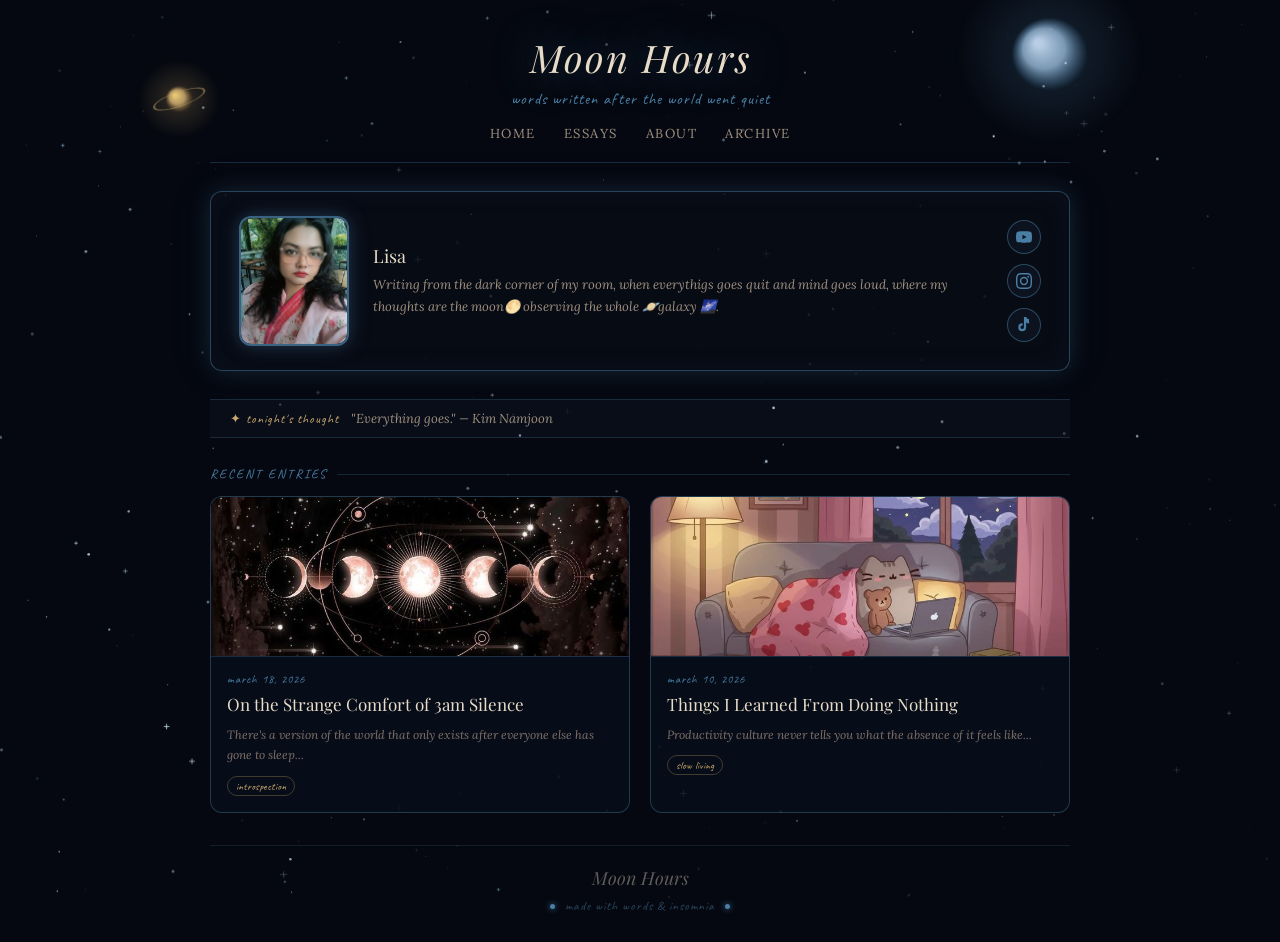
==== index.html @ bb57234b "Correction" ====
<!DOCTYPE html>
<html lang="en">

<head>
    <meta charset="UTF-8" />
    <meta name="viewport" content="width=device-width, initial-scale=1.0" />
    <title>Moon Hours</title>
    <link rel="stylesheet" href="style.css" />
</head>

<body>

    <canvas id="bg"></canvas>

    <div class="wrap">

        <!-- HEADER -->
        <header>
            <div class="blog-title">Moon Hours</div>
            <div class="blog-subtitle">words written after the world went quiet</div>
            <nav>
                <a href="index.html">Home</a>
                <a href="essays.html">Essays</a>
                <a href="about.html">About</a>
                <a href="archive.html">Archive</a>
            </nav>
        </header>

        <!-- BIO -->
        <div class="bio-section">
            <div class="author-img">
                <img src="assets/images/lisa_img.jpeg" alt="Lisa" />
            </div>
            <div class="bio-text">
                <div class="bio-name">Lisa</div>
                <div class="bio-note">Writing from the dark corner of my room, when everythigs goes quit and mind goes
                    loud,
                    where my thoughts are the moon🌕 observing the whole 🪐galaxy 🌌.</div>
            </div>
            <div class="social-icons">

                <!-- YouTube -->
                <a href="https://www.youtube.com/@ImmaLisa" class="social-btn" target="_blank" title="YouTube">
                    <svg viewBox="0 0 24 24" fill="currentColor" width="16" height="16">
                        <path
                            d="M23.5 6.2a3 3 0 0 0-2.1-2.1C19.5 3.5 12 3.5 12 3.5s-7.5 0-9.4.6A3 3 0 0 0 .5 6.2 31 31 0 0 0 0 12a31 31 0 0 0 .5 5.8 3 3 0 0 0 2.1 2.1c1.9.6 9.4.6 9.4.6s7.5 0 9.4-.6a3 3 0 0 0 2.1-2.1A31 31 0 0 0 24 12a31 31 0 0 0-.5-5.8zM9.7 15.5V8.5l6.3 3.5-6.3 3.5z" />
                    </svg>
                </a>

                <!-- Instagram -->
                <a href="https://www.instagram.com/jannatenurlisa" class="social-btn" target="_blank" title="Instagram">
                    <svg viewBox="0 0 24 24" fill="currentColor" width="16" height="16">
                        <path
                            d="M12 2.2c3.2 0 3.6 0 4.9.1 3.3.1 4.8 1.7 4.9 4.9.1 1.3.1 1.6.1 4.8 0 3.2 0 3.6-.1 4.8-.1 3.2-1.7 4.8-4.9 4.9-1.3.1-1.6.1-4.9.1-3.2 0-3.6 0-4.8-.1-3.3-.1-4.8-1.7-4.9-4.9C2.2 15.6 2.2 15.2 2.2 12c0-3.2 0-3.6.1-4.8C2.4 3.9 4 2.3 7.2 2.3c1.2-.1 1.6-.1 4.8-.1zM12 0C8.7 0 8.3 0 7.1.1 2.7.3.3 2.7.1 7.1.0 8.3 0 8.7 0 12c0 3.3 0 3.7.1 4.9.2 4.4 2.6 6.8 7 7C8.3 24 8.7 24 12 24c3.3 0 3.7 0 4.9-.1 4.4-.2 6.8-2.6 7-7 .1-1.2.1-1.6.1-4.9 0-3.3 0-3.7-.1-4.9C23.7 2.7 21.3.3 16.9.1 15.7 0 15.3 0 12 0zm0 5.8a6.2 6.2 0 1 0 0 12.4A6.2 6.2 0 0 0 12 5.8zm0 10.2a4 4 0 1 1 0-8 4 4 0 0 1 0 8zm6.4-11.8a1.4 1.4 0 1 0 0 2.8 1.4 1.4 0 0 0 0-2.8z" />
                    </svg>
                </a>

                <!-- TikTok -->
                <a href="https://www.tiktok.com/@immalisa__" class="social-btn" target="_blank" title="TikTok">
                    <svg viewBox="0 0 24 24" fill="currentColor" width="16" height="16">
                        <path
                            d="M19.6 3a4.5 4.5 0 0 1-3.1-1.3A4.5 4.5 0 0 1 15.2 0h-3.3v15.7a2.6 2.6 0 0 1-2.6 2.3 2.6 2.6 0 0 1-2.6-2.6 2.6 2.6 0 0 1 2.6-2.6c.3 0 .5 0 .7.1V9.5a6 6 0 0 0-.7 0 5.9 5.9 0 0 0-5.9 5.9 5.9 5.9 0 0 0 5.9 5.9 5.9 5.9 0 0 0 5.9-5.9V8.2a7.8 7.8 0 0 0 4.5 1.4V6.3A4.5 4.5 0 0 1 19.6 3z" />
                    </svg>
                </a>

            </div>
        </div>

        <!-- QUOTE TICKER -->
        <div class="quote-bar">
            <div class="ticker-wrap">
                <span class="quote-label">✦ tonight's thought</span>
                <span class="ticker-text" id="ticker">"Everything goes." — Kim Namjoon</span>
            </div>
        </div>

        <!-- POSTS -->
        <div class="section-label">recent entries</div>

        <div class="posts-grid">

            <!-- CARD- copy this whole block for every new post -->
            <a class="post-card" href="posts/post-1.html">
                <img class="post-thumb" src="assets/images/Image1.jpeg" alt="post image" />
                <div class="post-body">
                    <div class="post-date">march 18, 2026</div>
                    <div class="post-title">On the Strange Comfort of 3am Silence</div>
                    <div class="post-excerpt">There's a version of the world that only exists after everyone else has
                        gone to sleep...</div>
                    <span class="post-tag">introspection</span>
                </div>
            </a>

            <a class="post-card" href="posts/post-2.html">
                <img class="post-thumb" src="assets/images/image4.jpeg" alt="post image" />
                <div class="post-body">
                    <div class="post-date">march 10, 2026</div>
                    <div class="post-title">Things I Learned From Doing Nothing</div>
                    <div class="post-excerpt">Productivity culture never tells you what the absence of it feels like...
                    </div>
                    <span class="post-tag">slow living</span>
                </div>
            </a>

        </div>

        <!-- FOOTER -->
        <footer>
            <div class="footer-title">Moon Hours</div>
            <div class="footer-text">
                <span class="glow-dot"></span>
                made with words & insomnia
                <span class="glow-dot"></span>
            </div>
        </footer>

    </div>

    <script src="script.js"></script>
</body>

</html>
---- style.css ----
@import url('https://fonts.googleapis.com/css2?family=Playfair+Display:ital,wght@0,400;0,700;1,400&family=Lora:ital@0;1&family=Caveat&display=swap');

/* ── RESET ── */
* {
    margin: 0;
    padding: 0;
    box-sizing: border-box;
}

/* ── BASE ── */
body {
    background: #050810;
    color: #e8dcc8;
    font-family: 'Lora', serif;
    min-height: 100vh;
    overflow-x: hidden;
}

a {
    text-decoration: none;
    color: inherit;
}

/* ── CANVAS BG (sparkles/stars) ── */
#bg {
    position: fixed;
    top: 0;
    left: 0;
    width: 100%;
    height: 100%;
    pointer-events: none;
    z-index: 0;
}

/* ── WRAPPER ── */
.wrap {
    position: relative;
    z-index: 1;
    max-width: 900px;
    margin: 0 auto;
    padding: 0 20px;
}

/* ────────────────────────────────
   HEADER
──────────────────────────────── */
header {
    text-align: center;
    padding: 32px 0 20px;
    border-bottom: 1px solid rgba(74, 127, 165, 0.3);
}

.blog-title {
    font-family: 'Playfair Display', serif;
    font-size: 38px;
    font-style: italic;
    color: #e8dcc8;
    letter-spacing: 2px;
    text-shadow: 0 0 40px rgba(74, 127, 165, 0.7), 0 0 80px rgba(74, 127, 165, 0.3);
}

.blog-subtitle {
    font-family: 'Caveat', cursive;
    font-size: 16px;
    color: #4a7fa5;
    margin-top: 6px;
    letter-spacing: 1px;
}

nav {
    margin-top: 16px;
    display: flex;
    justify-content: center;
    gap: 28px;
}

nav a {
    font-family: 'Lora', serif;
    font-size: 13px;
    color: #a09080;
    letter-spacing: 1.5px;
    text-transform: uppercase;
    transition: color 0.3s;
}

nav a:hover {
    color: #c9a96e;
}

/* ────────────────────────────────
   BIO SECTION
──────────────────────────────── */
.bio-section {
    display: flex;
    align-items: center;
    gap: 24px;
    margin: 28px 0;
    padding: 24px 28px;
    border: 1px solid rgba(74, 127, 165, 0.5);
    border-radius: 12px;
    background: rgba(8, 12, 22, 0.75);
    box-shadow: 0 0 25px rgba(74, 127, 165, 0.2), 0 0 50px rgba(74, 127, 165, 0.08), inset 0 0 30px rgba(74, 127, 165, 0.05);
}

.author-img {
    width: 110px;
    height: 130px;
    border-radius: 12px;
    border: 2px solid rgba(74, 127, 165, 0.7);
    background: linear-gradient(135deg, #1a2535, #0d1525);
    display: flex;
    align-items: center;
    justify-content: center;
    font-size: 28px;
    color: #4a7fa5;
    flex-shrink: 0;
    box-shadow: 0 0 20px rgba(74, 127, 165, 0.4);
    overflow: hidden;
}

.author-img img {
    width: 100%;
    height: 100%;
    object-fit: cover;
    border-radius: 10px;
}

.bio-text {
    flex: 1;
}

.bio-name {
    font-family: 'Playfair Display', serif;
    font-size: 18px;
    color: #e8dcc8;
    margin-bottom: 6px;
}

.bio-note {
    font-family: 'Lora', serif;
    font-size: 13px;
    color: #a09080;
    line-height: 1.7;
    font-style: italic;
}

.social-icons {
    display: flex;
    flex-direction: column;
    gap: 10px;
    align-items: center;
}

.social-btn {
    width: 34px;
    height: 34px;
    border-radius: 50%;
    border: 1px solid rgba(74, 127, 165, 0.5);
    background: rgba(74, 127, 165, 0.08);
    display: flex;
    align-items: center;
    justify-content: center;
    font-size: 13px;
    color: #4a7fa5;
    cursor: pointer;
    transition: all 0.3s;
}

.social-btn:hover {
    border-color: rgba(74, 127, 165, 0.9);
    background: rgba(74, 127, 165, 0.2);
    box-shadow: 0 0 12px rgba(74, 127, 165, 0.5);
}

/* ────────────────────────────────
   QUOTE TICKER
──────────────────────────────── */
.quote-bar {
    margin: 0 0 28px;
    padding: 10px 20px;
    border-top: 1px solid rgba(74, 127, 165, 0.25);
    border-bottom: 1px solid rgba(74, 127, 165, 0.25);
    background: rgba(74, 127, 165, 0.05);
}

.ticker-wrap {
    display: flex;
    align-items: center;
    gap: 12px;
}

.quote-label {
    font-family: 'Caveat', cursive;
    font-size: 13px;
    color: #c9a96e;
    letter-spacing: 1px;
    flex-shrink: 0;
}

.ticker-text {
    font-family: 'Lora', serif;
    font-size: 13px;
    color: #a09080;
    font-style: italic;
    transition: opacity 0.8s;
}

/* ────────────────────────────────
   SECTION LABEL
──────────────────────────────── */
.section-label {
    font-family: 'Caveat', cursive;
    font-size: 13px;
    color: #4a7fa5;
    letter-spacing: 2px;
    text-transform: uppercase;
    margin-bottom: 14px;
    display: flex;
    align-items: center;
    gap: 10px;
}

.section-label::after {
    content: '';
    flex: 1;
    height: 1px;
    background: rgba(74, 127, 165, 0.25);
}

/* ────────────────────────────────
   POST CARDS (homepage grid)
──────────────────────────────── */
.posts-grid {
    display: grid;
    grid-template-columns: repeat(2, 1fr);
    gap: 20px;
    margin-bottom: 32px;
}

.post-card {
    border: 1px solid rgba(74, 127, 165, 0.4);
    border-radius: 12px;
    background: rgba(8, 14, 26, 0.85);
    overflow: hidden;
    cursor: pointer;
    transition: all 0.35s ease;
    display: block;
}

.post-card:hover {
    border-color: rgba(74, 127, 165, 1);
    box-shadow: 0 0 25px rgba(74, 127, 165, 0.35), 0 0 60px rgba(74, 127, 165, 0.15), inset 0 0 20px rgba(74, 127, 165, 0.05);
    transform: translateY(-4px);
}

.post-thumb {
    width: 100%;
    height: 160px;
    object-fit: cover;
    display: block;
    background: linear-gradient(135deg, #0a1525, #162035);
    border-bottom: 1px solid rgba(74, 127, 165, 0.2);
}

/* placeholder when no image */
.post-thumb-placeholder {
    width: 100%;
    height: 160px;
    background: linear-gradient(135deg, #0a1525, #162035);
    border-bottom: 1px solid rgba(74, 127, 165, 0.2);
    display: flex;
    align-items: center;
    justify-content: center;
    font-size: 32px;
    color: rgba(74, 127, 165, 0.2);
    position: relative;
}

.post-thumb-label {
    position: absolute;
    bottom: 8px;
    right: 10px;
    font-family: 'Caveat', cursive;
    font-size: 11px;
    color: rgba(201, 169, 110, 0.6);
    letter-spacing: 1px;
}

.post-body {
    padding: 14px 16px 16px;
}

.post-date {
    font-family: 'Caveat', cursive;
    font-size: 12px;
    color: #4a7fa5;
    letter-spacing: 1px;
    margin-bottom: 6px;
}

.post-title {
    font-family: 'Playfair Display', serif;
    font-size: 17px;
    color: #e8dcc8;
    line-height: 1.4;
    margin-bottom: 8px;
}

.post-excerpt {
    font-family: 'Lora', serif;
    font-size: 12px;
    color: #80726a;
    line-height: 1.7;
    font-style: italic;
    display: -webkit-box;
    -webkit-line-clamp: 2;
    -webkit-box-orient: vertical;
    overflow: hidden;
}

.post-tag {
    display: inline-block;
    margin-top: 10px;
    font-family: 'Caveat', cursive;
    font-size: 11px;
    color: #c9a96e;
    border: 1px solid rgba(201, 169, 110, 0.3);
    padding: 2px 8px;
    border-radius: 20px;
}

/* ────────────────────────────────
   POST PAGE LAYOUT
──────────────────────────────── */
.post-layout {
    display: grid;
    grid-template-columns: 1fr 280px;
    gap: 40px;
    margin: 32px 0;
    align-items: start;
}

/* ── Post Main Column ── */
.post-main {}

.post-hero {
    width: 100%;
    max-height: 340px;
    object-fit: cover;
    border-radius: 10px;
    border: 1px solid rgba(74, 127, 165, 0.3);
    margin-bottom: 24px;
    display: block;
}

.post-header {
    margin-bottom: 24px;
}

.post-page-title {
    font-family: 'Playfair Display', serif;
    font-size: 32px;
    font-style: italic;
    color: #e8dcc8;
    line-height: 1.3;
    margin-bottom: 10px;
    text-shadow: 0 0 30px rgba(74, 127, 165, 0.3);
}

.post-meta {
    display: flex;
    align-items: center;
    gap: 14px;
    font-family: 'Caveat', cursive;
    font-size: 13px;
    color: #4a7fa5;
    letter-spacing: 1px;
}

.post-meta .dot {
    width: 3px;
    height: 3px;
    border-radius: 50%;
    background: rgba(74, 127, 165, 0.5);
}

.post-divider {
    height: 1px;
    background: linear-gradient(to right, rgba(74, 127, 165, 0.4), transparent);
    margin: 20px 0;
}

/* ── Post Body Writing ── */
.post-content {
    font-family: 'Lora', serif;
    font-size: 16px;
    line-height: 1.85;
    color: #d4c8b8;
}

.post-content p {
    margin-bottom: 1.4em;
}

.post-content p:first-child::first-letter {
    font-family: 'Playfair Display', serif;
    font-size: 58px;
    font-style: italic;
    float: left;
    line-height: 0.8;
    margin: 6px 10px 0 0;
    color: #4a7fa5;
    text-shadow: 0 0 20px rgba(74, 127, 165, 0.5);
}

.post-content img {
    width: 100%;
    border-radius: 8px;
    border: 1px solid rgba(74, 127, 165, 0.25);
    margin: 1.5em 0;
    display: block;
}

.post-content blockquote {
    border-left: 2px solid rgba(74, 127, 165, 0.6);
    padding: 8px 0 8px 20px;
    margin: 1.5em 0;
    font-style: italic;
    color: #a09080;
    font-size: 15px;
}

/* ── Comments ── */
.comments-section {
    margin-top: 40px;
}

.comments-title {
    font-family: 'Caveat', cursive;
    font-size: 16px;
    color: #4a7fa5;
    letter-spacing: 2px;
    text-transform: uppercase;
    margin-bottom: 16px;
    display: flex;
    align-items: center;
    gap: 10px;
}

.comments-title::after {
    content: '';
    flex: 1;
    height: 1px;
    background: rgba(74, 127, 165, 0.25);
}

.comment-form {
    display: flex;
    flex-direction: column;
    gap: 12px;
}

.comment-form input,
.comment-form textarea {
    background: rgba(8, 14, 26, 0.8);
    border: 1px solid rgba(74, 127, 165, 0.3);
    border-radius: 8px;
    padding: 10px 14px;
    color: #e8dcc8;
    font-family: 'Lora', serif;
    font-size: 13px;
    outline: none;
    transition: border-color 0.3s;
    resize: none;
}

.comment-form input:focus,
.comment-form textarea:focus {
    border-color: rgba(74, 127, 165, 0.8);
    box-shadow: 0 0 10px rgba(74, 127, 165, 0.15);
}

.comment-form textarea {
    height: 100px;
}

.comment-submit {
    align-self: flex-start;
    background: transparent;
    border: 1px solid rgba(74, 127, 165, 0.5);
    border-radius: 20px;
    padding: 8px 22px;
    color: #4a7fa5;
    font-family: 'Caveat', cursive;
    font-size: 14px;
    letter-spacing: 1px;
    cursor: pointer;
    transition: all 0.3s;
}

.comment-submit:hover {
    background: rgba(74, 127, 165, 0.15);
    border-color: rgba(74, 127, 165, 0.9);
    box-shadow: 0 0 12px rgba(74, 127, 165, 0.3);
}

/* ── Sidebar ── */
.post-sidebar {
    position: sticky;
    top: 20px;
}

.sidebar-box {
    border: 1px solid rgba(74, 127, 165, 0.35);
    border-radius: 12px;
    background: rgba(8, 14, 26, 0.8);
    padding: 18px;
    margin-bottom: 20px;
    box-shadow: 0 0 15px rgba(74, 127, 165, 0.1);
}

.sidebar-title {
    font-family: 'Caveat', cursive;
    font-size: 13px;
    color: #4a7fa5;
    letter-spacing: 2px;
    text-transform: uppercase;
    margin-bottom: 14px;
    padding-bottom: 8px;
    border-bottom: 1px solid rgba(74, 127, 165, 0.2);
}

.sidebar-post {
    display: block;
    padding: 8px 0;
    border-bottom: 1px solid rgba(74, 127, 165, 0.1);
    transition: color 0.3s;
}

.sidebar-post:last-child {
    border-bottom: none;
}

.sidebar-post:hover .sidebar-post-title {
    color: #c9a96e;
}

.sidebar-post-title {
    font-family: 'Playfair Display', serif;
    font-size: 13px;
    color: #c8bfb0;
    line-height: 1.4;
    transition: color 0.3s;
}

.sidebar-post-date {
    font-family: 'Caveat', cursive;
    font-size: 11px;
    color: #4a7fa5;
    margin-top: 3px;
}

.ad-placeholder {
    border: 1px dashed rgba(74, 127, 165, 0.2);
    border-radius: 12px;
    padding: 28px 18px;
    text-align: center;
    font-family: 'Caveat', cursive;
    font-size: 12px;
    color: rgba(74, 127, 165, 0.3);
    letter-spacing: 1px;
}

/* ────────────────────────────────
   FOOTER
──────────────────────────────── */
footer {
    border-top: 1px solid rgba(74, 127, 165, 0.2);
    padding: 20px 0 28px;
    text-align: center;
}

.footer-title {
    font-family: 'Playfair Display', serif;
    font-size: 18px;
    font-style: italic;
    color: rgba(232, 220, 200, 0.4);
    margin-bottom: 8px;
}

.footer-text {
    font-family: 'Caveat', cursive;
    font-size: 13px;
    color: rgba(74, 127, 165, 0.5);
    letter-spacing: 1px;
}

.glow-dot {
    display: inline-block;
    width: 5px;
    height: 5px;
    border-radius: 50%;
    background: #4a7fa5;
    box-shadow: 0 0 6px #4a7fa5;
    vertical-align: middle;
    margin: 0 6px;
}

/* ────────────────────────────────
   RESPONSIVE
──────────────────────────────── */
@media (max-width: 680px) {
    .posts-grid {
        grid-template-columns: 1fr;
    }

    .post-layout {
        grid-template-columns: 1fr;
    }

    .post-sidebar {
        position: static;
    }

    .bio-section {
        flex-direction: column;
        text-align: center;
    }

    .social-icons {
        flex-direction: row;
    }

    .blog-title {
        font-size: 28px;
    }
}
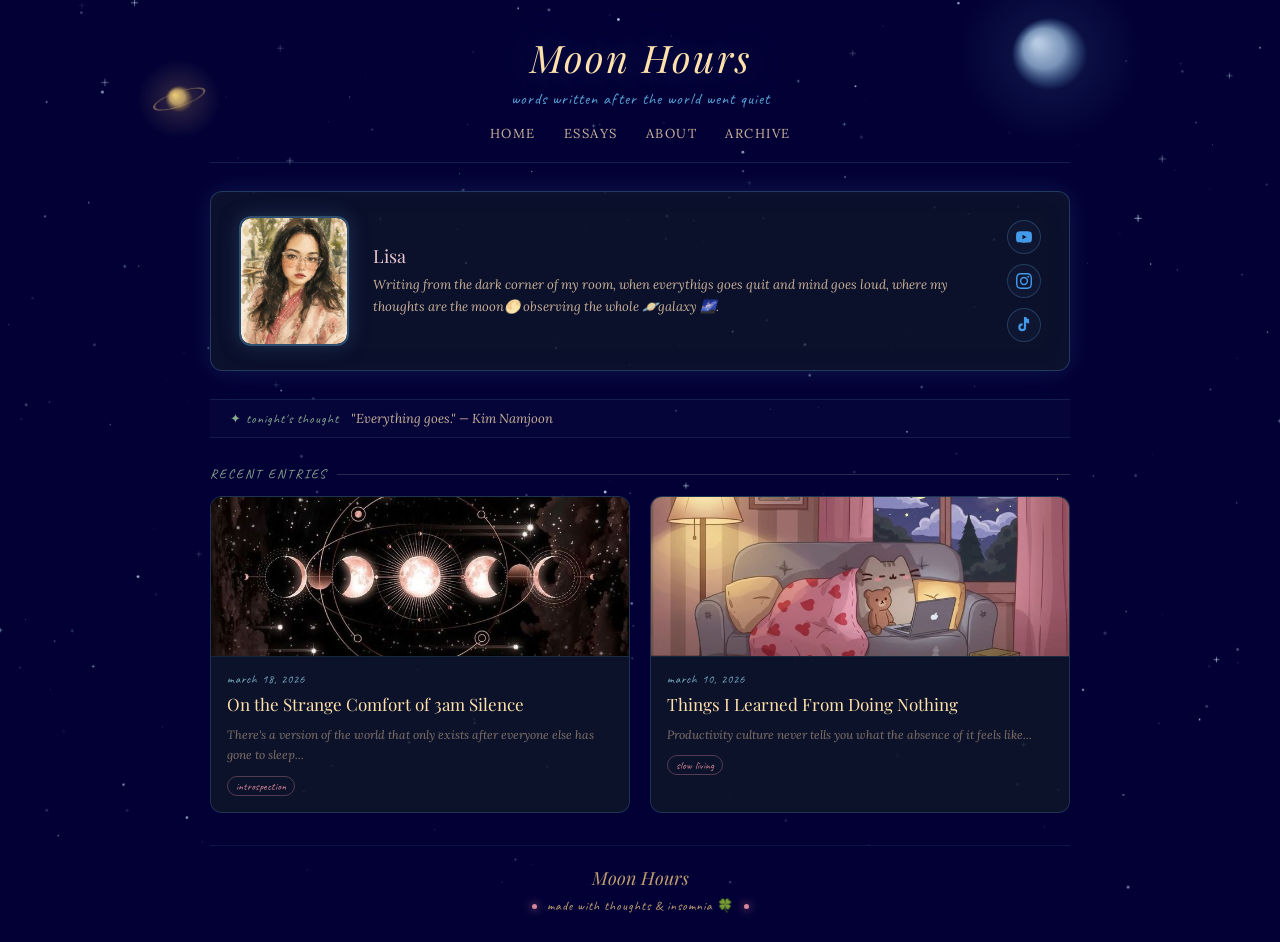
==== commit 4b9cee0d: "update" ====
--- a/index.html
+++ b/index.html
@@ -109,7 +109,7 @@
             <div class="footer-title">Moon Hours</div>
             <div class="footer-text">
                 <span class="glow-dot"></span>
-                made with words & insomnia
+                made with thoughts & insomnia 🍀
                 <span class="glow-dot"></span>
             </div>
         </footer>
--- a/style.css
+++ b/style.css
@@ -9,8 +9,8 @@
 
 /* ── BASE ── */
 body {
-    background: #050810;
-    color: #e8dcc8;
+    background: #030036;
+    color: #ffe1ac;
     font-family: 'Lora', serif;
     min-height: 100vh;
     overflow-x: hidden;
@@ -47,22 +47,22 @@
 header {
     text-align: center;
     padding: 32px 0 20px;
-    border-bottom: 1px solid rgba(74, 127, 165, 0.3);
+    border-bottom: 1px solid rgba(58, 100, 140, 0.3);
 }
 
 .blog-title {
     font-family: 'Playfair Display', serif;
     font-size: 38px;
     font-style: italic;
-    color: #e8dcc8;
+    color: #ffe1ac;
     letter-spacing: 2px;
-    text-shadow: 0 0 40px rgba(74, 127, 165, 0.7), 0 0 80px rgba(74, 127, 165, 0.3);
+    text-shadow: 0 0 40px rgba(58, 100, 140, 0.7), 0 0 80px rgba(58, 100, 140, 0.3);
 }
 
 .blog-subtitle {
     font-family: 'Caveat', cursive;
     font-size: 16px;
-    color: #4a7fa5;
+    color: #56a1d6;
     margin-top: 6px;
     letter-spacing: 1px;
 }
@@ -77,7 +77,7 @@
 nav a {
     font-family: 'Lora', serif;
     font-size: 13px;
-    color: #a09080;
+    color: #cab199;
     letter-spacing: 1.5px;
     text-transform: uppercase;
     transition: color 0.3s;
@@ -96,25 +96,25 @@
     gap: 24px;
     margin: 28px 0;
     padding: 24px 28px;
-    border: 1px solid rgba(74, 127, 165, 0.5);
+    border: 1px solid rgba(58, 100, 140, 0.5);
     border-radius: 12px;
-    background: rgba(8, 12, 22, 0.75);
-    box-shadow: 0 0 25px rgba(74, 127, 165, 0.2), 0 0 50px rgba(74, 127, 165, 0.08), inset 0 0 30px rgba(74, 127, 165, 0.05);
+    background: rgba(15, 22, 40, 0.75);
+    box-shadow: 0 0 25px rgba(58, 100, 140, 0.2), 0 0 50px rgba(58, 100, 140, 0.08), inset 0 0 30px rgba(58, 100, 140, 0.05);
 }
 
 .author-img {
     width: 110px;
     height: 130px;
     border-radius: 12px;
-    border: 2px solid rgba(74, 127, 165, 0.7);
+    border: 2px solid rgba(58, 100, 140, 0.7);
     background: linear-gradient(135deg, #1a2535, #0d1525);
     display: flex;
     align-items: center;
     justify-content: center;
     font-size: 28px;
-    color: #4a7fa5;
+    color: #4499e8;
     flex-shrink: 0;
-    box-shadow: 0 0 20px rgba(74, 127, 165, 0.4);
+    box-shadow: 0 0 20px rgba(58, 100, 140, 0.4);
     overflow: hidden;
 }
 
@@ -132,14 +132,14 @@
 .bio-name {
     font-family: 'Playfair Display', serif;
     font-size: 18px;
-    color: #e8dcc8;
+    color: #ffe1ac;
     margin-bottom: 6px;
 }
 
 .bio-note {
     font-family: 'Lora', serif;
     font-size: 13px;
-    color: #a09080;
+    color: #cab199;
     line-height: 1.7;
     font-style: italic;
 }
@@ -155,21 +155,21 @@
     width: 34px;
     height: 34px;
     border-radius: 50%;
-    border: 1px solid rgba(74, 127, 165, 0.5);
-    background: rgba(74, 127, 165, 0.08);
+    border: 1px solid rgba(58, 100, 140, 0.5);
+    background: rgba(58, 100, 140, 0.08);
     display: flex;
     align-items: center;
     justify-content: center;
     font-size: 13px;
-    color: #4a7fa5;
+    color: #4499e8;
     cursor: pointer;
     transition: all 0.3s;
 }
 
 .social-btn:hover {
-    border-color: rgba(74, 127, 165, 0.9);
-    background: rgba(74, 127, 165, 0.2);
-    box-shadow: 0 0 12px rgba(74, 127, 165, 0.5);
+    border-color: rgba(58, 100, 140, 0.9);
+    background: rgba(58, 100, 140, 0.2);
+    box-shadow: 0 0 12px rgba(58, 100, 140, 0.5);
 }
 
 /* ────────────────────────────────
@@ -178,9 +178,9 @@
 .quote-bar {
     margin: 0 0 28px;
     padding: 10px 20px;
-    border-top: 1px solid rgba(74, 127, 165, 0.25);
-    border-bottom: 1px solid rgba(74, 127, 165, 0.25);
-    background: rgba(74, 127, 165, 0.05);
+    border-top: 1px solid rgba(58, 100, 140, 0.25);
+    border-bottom: 1px solid rgba(58, 100, 140, 0.25);
+    background: rgba(58, 100, 140, 0.05);
 }
 
 .ticker-wrap {
@@ -200,7 +200,7 @@
 .ticker-text {
     font-family: 'Lora', serif;
     font-size: 13px;
-    color: #a09080;
+    color: #cab199;
     font-style: italic;
     transition: opacity 0.8s;
 }
@@ -211,7 +211,7 @@
 .section-label {
     font-family: 'Caveat', cursive;
     font-size: 13px;
-    color: #4a7fa5;
+    color: #4499e8;
     letter-spacing: 2px;
     text-transform: uppercase;
     margin-bottom: 14px;
@@ -224,7 +224,7 @@
     content: '';
     flex: 1;
     height: 1px;
-    background: rgba(74, 127, 165, 0.25);
+    background: rgba(58, 100, 140, 0.25);
 }
 
 /* ────────────────────────────────
@@ -238,9 +238,9 @@
 }
 
 .post-card {
-    border: 1px solid rgba(74, 127, 165, 0.4);
+    border: 1px solid rgba(58, 100, 140, 0.4);
     border-radius: 12px;
-    background: rgba(8, 14, 26, 0.85);
+    background: rgba(15, 22, 40, 0.85);
     overflow: hidden;
     cursor: pointer;
     transition: all 0.35s ease;
@@ -248,8 +248,8 @@
 }
 
 .post-card:hover {
-    border-color: rgba(74, 127, 165, 1);
-    box-shadow: 0 0 25px rgba(74, 127, 165, 0.35), 0 0 60px rgba(74, 127, 165, 0.15), inset 0 0 20px rgba(74, 127, 165, 0.05);
+    border-color: rgb(59, 133, 201);
+    box-shadow: 0 0 35px rgba(58, 100, 140, 0.55), 0 0 80px rgba(58, 100, 140, 0.25), inset 0 0 25px rgba(58, 100, 140, 0.08);
     transform: translateY(-4px);
 }
 
@@ -259,7 +259,7 @@
     object-fit: cover;
     display: block;
     background: linear-gradient(135deg, #0a1525, #162035);
-    border-bottom: 1px solid rgba(74, 127, 165, 0.2);
+    border-bottom: 1px solid rgba(58, 100, 140, 0.2);
 }
 
 /* placeholder when no image */
@@ -267,12 +267,12 @@
     width: 100%;
     height: 160px;
     background: linear-gradient(135deg, #0a1525, #162035);
-    border-bottom: 1px solid rgba(74, 127, 165, 0.2);
+    border-bottom: 1px solid rgba(58, 100, 140, 0.2);
     display: flex;
     align-items: center;
     justify-content: center;
     font-size: 32px;
-    color: rgba(74, 127, 165, 0.2);
+    color: rgba(58, 100, 140, 0.2);
     position: relative;
 }
 
@@ -293,7 +293,7 @@
 .post-date {
     font-family: 'Caveat', cursive;
     font-size: 12px;
-    color: #4a7fa5;
+    color: #4499e8;
     letter-spacing: 1px;
     margin-bottom: 6px;
 }
@@ -301,7 +301,7 @@
 .post-title {
     font-family: 'Playfair Display', serif;
     font-size: 17px;
-    color: #e8dcc8;
+    color: #ffe1ac;
     line-height: 1.4;
     margin-bottom: 8px;
 }
@@ -348,7 +348,7 @@
     max-height: 340px;
     object-fit: cover;
     border-radius: 10px;
-    border: 1px solid rgba(74, 127, 165, 0.3);
+    border: 1px solid rgba(58, 100, 140, 0.3);
     margin-bottom: 24px;
     display: block;
 }
@@ -361,10 +361,10 @@
     font-family: 'Playfair Display', serif;
     font-size: 32px;
     font-style: italic;
-    color: #e8dcc8;
+    color: #ffe1ac;
     line-height: 1.3;
     margin-bottom: 10px;
-    text-shadow: 0 0 30px rgba(74, 127, 165, 0.3);
+    text-shadow: 0 0 30px rgba(58, 100, 140, 0.3);
 }
 
 .post-meta {
@@ -373,7 +373,7 @@
     gap: 14px;
     font-family: 'Caveat', cursive;
     font-size: 13px;
-    color: #4a7fa5;
+    color: #4499e8;
     letter-spacing: 1px;
 }
 
@@ -381,12 +381,12 @@
     width: 3px;
     height: 3px;
     border-radius: 50%;
-    background: rgba(74, 127, 165, 0.5);
+    background: rgba(58, 100, 140, 0.5);
 }
 
 .post-divider {
     height: 1px;
-    background: linear-gradient(to right, rgba(74, 127, 165, 0.4), transparent);
+    background: linear-gradient(to right, rgba(58, 100, 140, 0.4), transparent);
     margin: 20px 0;
 }
 
@@ -409,24 +409,24 @@
     float: left;
     line-height: 0.8;
     margin: 6px 10px 0 0;
-    color: #4a7fa5;
-    text-shadow: 0 0 20px rgba(74, 127, 165, 0.5);
+    color: #4499e8;
+    text-shadow: 0 0 20px rgba(58, 100, 140, 0.5);
 }
 
 .post-content img {
     width: 100%;
     border-radius: 8px;
-    border: 1px solid rgba(74, 127, 165, 0.25);
+    border: 1px solid rgba(58, 100, 140, 0.25);
     margin: 1.5em 0;
     display: block;
 }
 
 .post-content blockquote {
-    border-left: 2px solid rgba(74, 127, 165, 0.6);
+    border-left: 2px solid rgba(58, 100, 140, 0.6);
     padding: 8px 0 8px 20px;
     margin: 1.5em 0;
     font-style: italic;
-    color: #a09080;
+    color: #cab199;
     font-size: 15px;
 }
 
@@ -438,7 +438,7 @@
 .comments-title {
     font-family: 'Caveat', cursive;
     font-size: 16px;
-    color: #4a7fa5;
+    color: #4499e8;
     letter-spacing: 2px;
     text-transform: uppercase;
     margin-bottom: 16px;
@@ -451,7 +451,7 @@
     content: '';
     flex: 1;
     height: 1px;
-    background: rgba(74, 127, 165, 0.25);
+    background: rgba(58, 100, 140, 0.25);
 }
 
 .comment-form {
@@ -463,10 +463,10 @@
 .comment-form input,
 .comment-form textarea {
     background: rgba(8, 14, 26, 0.8);
-    border: 1px solid rgba(74, 127, 165, 0.3);
+    border: 1px solid rgba(58, 100, 140, 0.3);
     border-radius: 8px;
     padding: 10px 14px;
-    color: #e8dcc8;
+    color: #ffe1ac;
     font-family: 'Lora', serif;
     font-size: 13px;
     outline: none;
@@ -476,8 +476,8 @@
 
 .comment-form input:focus,
 .comment-form textarea:focus {
-    border-color: rgba(74, 127, 165, 0.8);
-    box-shadow: 0 0 10px rgba(74, 127, 165, 0.15);
+    border-color: rgba(58, 100, 140, 0.8);
+    box-shadow: 0 0 10px rgba(58, 100, 140, 0.15);
 }
 
 .comment-form textarea {
@@ -487,10 +487,10 @@
 .comment-submit {
     align-self: flex-start;
     background: transparent;
-    border: 1px solid rgba(74, 127, 165, 0.5);
+    border: 1px solid rgba(58, 100, 140, 0.5);
     border-radius: 20px;
     padding: 8px 22px;
-    color: #4a7fa5;
+    color: #4499e8;
     font-family: 'Caveat', cursive;
     font-size: 14px;
     letter-spacing: 1px;
@@ -499,9 +499,9 @@
 }
 
 .comment-submit:hover {
-    background: rgba(74, 127, 165, 0.15);
-    border-color: rgba(74, 127, 165, 0.9);
-    box-shadow: 0 0 12px rgba(74, 127, 165, 0.3);
+    background: rgba(58, 100, 140, 0.15);
+    border-color: rgba(58, 100, 140, 0.9);
+    box-shadow: 0 0 12px rgba(58, 100, 140, 0.3);
 }
 
 /* ── Sidebar ── */
@@ -511,29 +511,29 @@
 }
 
 .sidebar-box {
-    border: 1px solid rgba(74, 127, 165, 0.35);
+    border: 1px solid rgba(58, 100, 140, 0.35);
     border-radius: 12px;
-    background: rgba(8, 14, 26, 0.8);
+    background: rgba(15, 22, 40, 0.8);
     padding: 18px;
     margin-bottom: 20px;
-    box-shadow: 0 0 15px rgba(74, 127, 165, 0.1);
+    box-shadow: 0 0 15px rgba(58, 100, 140, 0.1);
 }
 
 .sidebar-title {
     font-family: 'Caveat', cursive;
     font-size: 13px;
-    color: #4a7fa5;
+    color: #4499e8;
     letter-spacing: 2px;
     text-transform: uppercase;
     margin-bottom: 14px;
     padding-bottom: 8px;
-    border-bottom: 1px solid rgba(74, 127, 165, 0.2);
+    border-bottom: 1px solid rgba(58, 100, 140, 0.2);
 }
 
 .sidebar-post {
     display: block;
     padding: 8px 0;
-    border-bottom: 1px solid rgba(74, 127, 165, 0.1);
+    border-bottom: 1px solid rgba(58, 100, 140, 0.1);
     transition: color 0.3s;
 }
 
@@ -556,18 +556,18 @@
 .sidebar-post-date {
     font-family: 'Caveat', cursive;
     font-size: 11px;
-    color: #4a7fa5;
+    color: #4499e8;
     margin-top: 3px;
 }
 
 .ad-placeholder {
-    border: 1px dashed rgba(74, 127, 165, 0.2);
+    border: 1px dashed rgba(58, 100, 140, 0.2);
     border-radius: 12px;
     padding: 28px 18px;
     text-align: center;
     font-family: 'Caveat', cursive;
     font-size: 12px;
-    color: rgba(74, 127, 165, 0.3);
+    color: rgba(58, 100, 140, 0.3);
     letter-spacing: 1px;
 }
 
@@ -575,7 +575,7 @@
    FOOTER
 ──────────────────────────────── */
 footer {
-    border-top: 1px solid rgba(74, 127, 165, 0.2);
+    border-top: 1px solid rgba(58, 100, 140, 0.2);
     padding: 20px 0 28px;
     text-align: center;
 }
@@ -584,14 +584,14 @@
     font-family: 'Playfair Display', serif;
     font-size: 18px;
     font-style: italic;
-    color: rgba(232, 220, 200, 0.4);
+    color: rgba(244, 201, 128, 0.795);
     margin-bottom: 8px;
 }
 
 .footer-text {
     font-family: 'Caveat', cursive;
     font-size: 13px;
-    color: rgba(74, 127, 165, 0.5);
+    color: rgba(244, 201, 128, 0.795);
     letter-spacing: 1px;
 }
 
@@ -600,8 +600,8 @@
     width: 5px;
     height: 5px;
     border-radius: 50%;
-    background: #4a7fa5;
-    box-shadow: 0 0 6px #4a7fa5;
+    background: #85c4fe;
+    box-shadow: 0 0 6px #85c4fe;
     vertical-align: middle;
     margin: 0 6px;
 }
@@ -634,4 +634,230 @@
     .blog-title {
         font-size: 28px;
     }
+}
+
+
+/* ── SAKURA + SAGE ACCENTS ── */
+
+/* tags get sakura or sage depending on category feel */
+.post-tag {
+    display: inline-block;
+    margin-top: 10px;
+    font-family: 'Caveat', cursive;
+    font-size: 11px;
+    color: #d4879a;
+    border: 1px solid rgba(212, 135, 154, 0.35);
+    padding: 2px 8px;
+    border-radius: 20px;
+}
+
+/* quote label gets sage */
+.quote-label {
+    font-family: 'Caveat', cursive;
+    font-size: 13px;
+    color: #8aab8e;
+    letter-spacing: 1px;
+    flex-shrink: 0;
+}
+
+/* section label gets a sage tint */
+.section-label {
+    font-family: 'Caveat', cursive;
+    font-size: 13px;
+    color: #8aab8e;
+    letter-spacing: 2px;
+    text-transform: uppercase;
+    margin-bottom: 14px;
+    display: flex;
+    align-items: center;
+    gap: 10px;
+}
+
+.section-label::after {
+    content: '';
+    flex: 1;
+    height: 1px;
+    background: rgba(138, 171, 142, 0.25);
+}
+
+/* post date stays blue but slightly warmer */
+.post-date {
+    font-family: 'Caveat', cursive;
+    font-size: 12px;
+    color: #7aafc4;
+    letter-spacing: 1px;
+    margin-bottom: 6px;
+}
+
+/* bio name gets a sakura warmth */
+.bio-name {
+    font-family: 'Playfair Display', serif;
+    font-size: 18px;
+    color: #e8c8d0;
+    margin-bottom: 6px;
+}
+
+/* glow dot — sakura */
+.glow-dot {
+    display: inline-block;
+    width: 5px;
+    height: 5px;
+    border-radius: 50%;
+    background: #d4879a;
+    box-shadow: 0 0 8px #d4879a;
+    vertical-align: middle;
+    margin: 0 6px;
+}
+
+/* ── PAGE HERO ── */
+.page-hero {
+    text-align: center;
+    padding: 40px 0 28px;
+}
+
+.page-hero-title {
+    font-family: 'Playfair Display', serif;
+    font-size: 42px;
+    font-style: italic;
+    color: #e8dcc8;
+    text-shadow: 0 0 40px rgba(58, 100, 140, 0.6);
+    margin-bottom: 10px;
+}
+
+.page-hero-sub {
+    font-family: 'Caveat', cursive;
+    font-size: 15px;
+    color: #8aab8e;
+    letter-spacing: 1px;
+}
+
+/* ── ARCHIVE GRID ── */
+.archive-grid {
+    display: grid;
+    grid-template-columns: repeat(3, 1fr);
+    gap: 16px;
+    margin-bottom: 40px;
+}
+
+.archive-item {
+    position: relative;
+    border-radius: 10px;
+    overflow: hidden;
+    border: 1px solid rgba(58, 100, 140, 0.4);
+    display: block;
+    transition: all 0.35s ease;
+    aspect-ratio: 1 / 1;
+}
+
+.archive-item img {
+    width: 100%;
+    height: 100%;
+    object-fit: cover;
+    display: block;
+    transition: transform 0.4s ease;
+}
+
+.archive-item:hover {
+    border-color: rgba(58, 100, 140, 1);
+    box-shadow: 0 0 35px rgba(58, 100, 140, 0.55), 0 0 80px rgba(58, 100, 140, 0.2);
+}
+
+.archive-item:hover img {
+    transform: scale(1.05);
+}
+
+.archive-overlay {
+    position: absolute;
+    bottom: 0;
+    left: 0;
+    right: 0;
+    background: linear-gradient(to top, rgba(5, 8, 16, 0.92), transparent);
+    padding: 20px 12px 12px;
+    transform: translateY(100%);
+    transition: transform 0.35s ease;
+}
+
+.archive-item:hover .archive-overlay {
+    transform: translateY(0);
+}
+
+.archive-title {
+    font-family: 'Playfair Display', serif;
+    font-size: 13px;
+    color: #e8dcc8;
+    line-height: 1.4;
+    margin-bottom: 4px;
+}
+
+.archive-date {
+    font-family: 'Caveat', cursive;
+    font-size: 11px;
+    color: #8aab8e;
+}
+
+/* ── ABOUT PAGE ── */
+.about-layout {
+    display: grid;
+    grid-template-columns: 220px 1fr;
+    gap: 50px;
+    margin: 40px 0;
+    align-items: start;
+}
+
+.about-photo {
+    width: 100%;
+    aspect-ratio: 3 / 4;
+    border-radius: 14px;
+    overflow: hidden;
+    border: 1px solid rgba(58, 100, 140, 0.5);
+    box-shadow: 0 0 30px rgba(58, 100, 140, 0.2);
+}
+
+.about-photo img {
+    width: 100%;
+    height: 100%;
+    object-fit: cover;
+}
+
+.about-social {
+    display: flex;
+    justify-content: center;
+    gap: 12px;
+    margin-top: 16px;
+}
+
+.about-heading {
+    font-family: 'Playfair Display', serif;
+    font-size: 36px;
+    font-style: italic;
+    color: #e8c8d0;
+    margin-bottom: 20px;
+    text-shadow: 0 0 30px rgba(212, 135, 154, 0.3);
+}
+
+.about-body {
+    font-family: 'Lora', serif;
+    font-size: 15px;
+    line-height: 1.9;
+    color: #c8bfb0;
+}
+
+.about-body p {
+    margin-bottom: 1.4em;
+}
+
+/* ── RESPONSIVE additions ── */
+@media (max-width: 680px) {
+    .archive-grid {
+        grid-template-columns: repeat(2, 1fr);
+    }
+
+    .about-layout {
+        grid-template-columns: 1fr;
+    }
+
+    .about-photo {
+        width: 160px;
+        margin: 0 auto;
+    }
 }
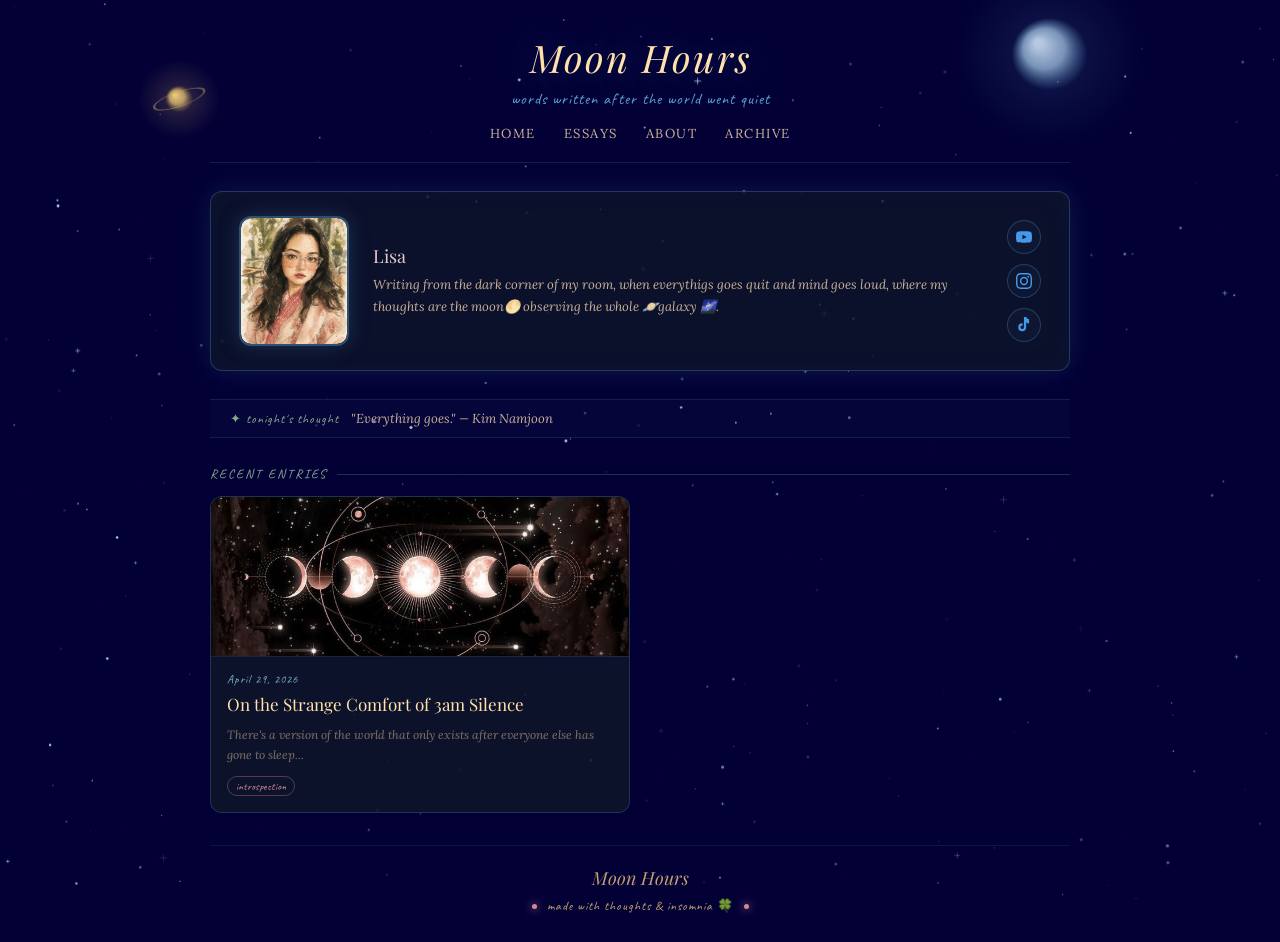
==== commit 7c6b31f2: "about update" ====
--- a/index.html
+++ b/index.html
@@ -83,7 +83,7 @@
             <a class="post-card" href="posts/post-1.html">
                 <img class="post-thumb" src="assets/images/Image1.jpeg" alt="post image" />
                 <div class="post-body">
-                    <div class="post-date">march 18, 2026</div>
+                    <div class="post-date">April 29, 2026</div>
                     <div class="post-title">On the Strange Comfort of 3am Silence</div>
                     <div class="post-excerpt">There's a version of the world that only exists after everyone else has
                         gone to sleep...</div>
@@ -91,16 +91,7 @@
                 </div>
             </a>
 
-            <a class="post-card" href="posts/post-2.html">
-                <img class="post-thumb" src="assets/images/image4.jpeg" alt="post image" />
-                <div class="post-body">
-                    <div class="post-date">march 10, 2026</div>
-                    <div class="post-title">Things I Learned From Doing Nothing</div>
-                    <div class="post-excerpt">Productivity culture never tells you what the absence of it feels like...
-                    </div>
-                    <span class="post-tag">slow living</span>
-                </div>
-            </a>
+
 
         </div>
 
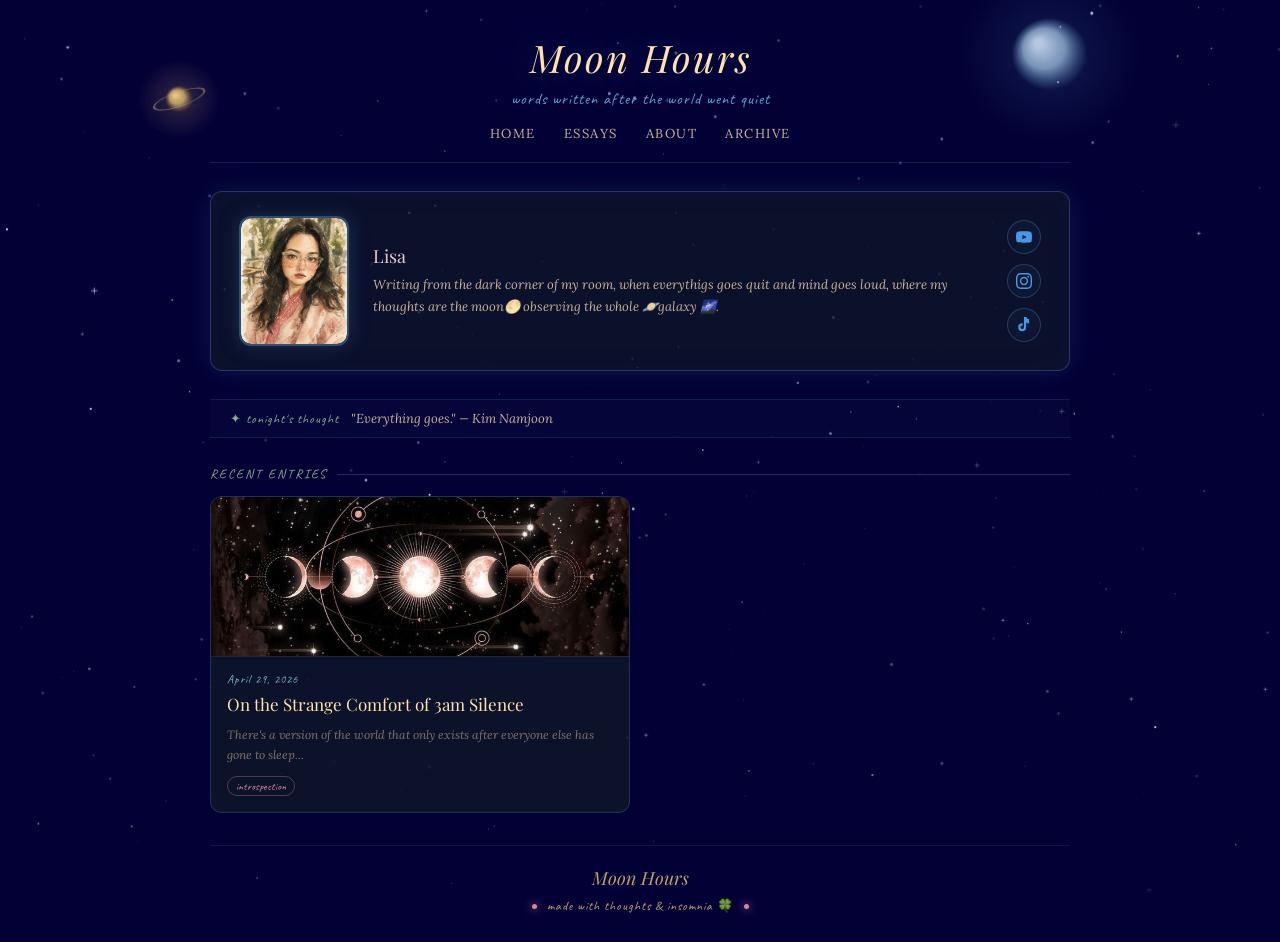
==== commit f8d45d8f: "update" ====
--- a/index.html
+++ b/index.html
@@ -81,7 +81,7 @@
 
             <!-- CARD- copy this whole block for every new post -->
             <a class="post-card" href="posts/post-1.html">
-                <img class="post-thumb" src="assets/images/Image1.jpeg" alt="post image" />
+                <img class="post-thumb" src="assets/images/image1.jpeg" alt="post image" />
                 <div class="post-body">
                     <div class="post-date">April 29, 2026</div>
                     <div class="post-title">On the Strange Comfort of 3am Silence</div>
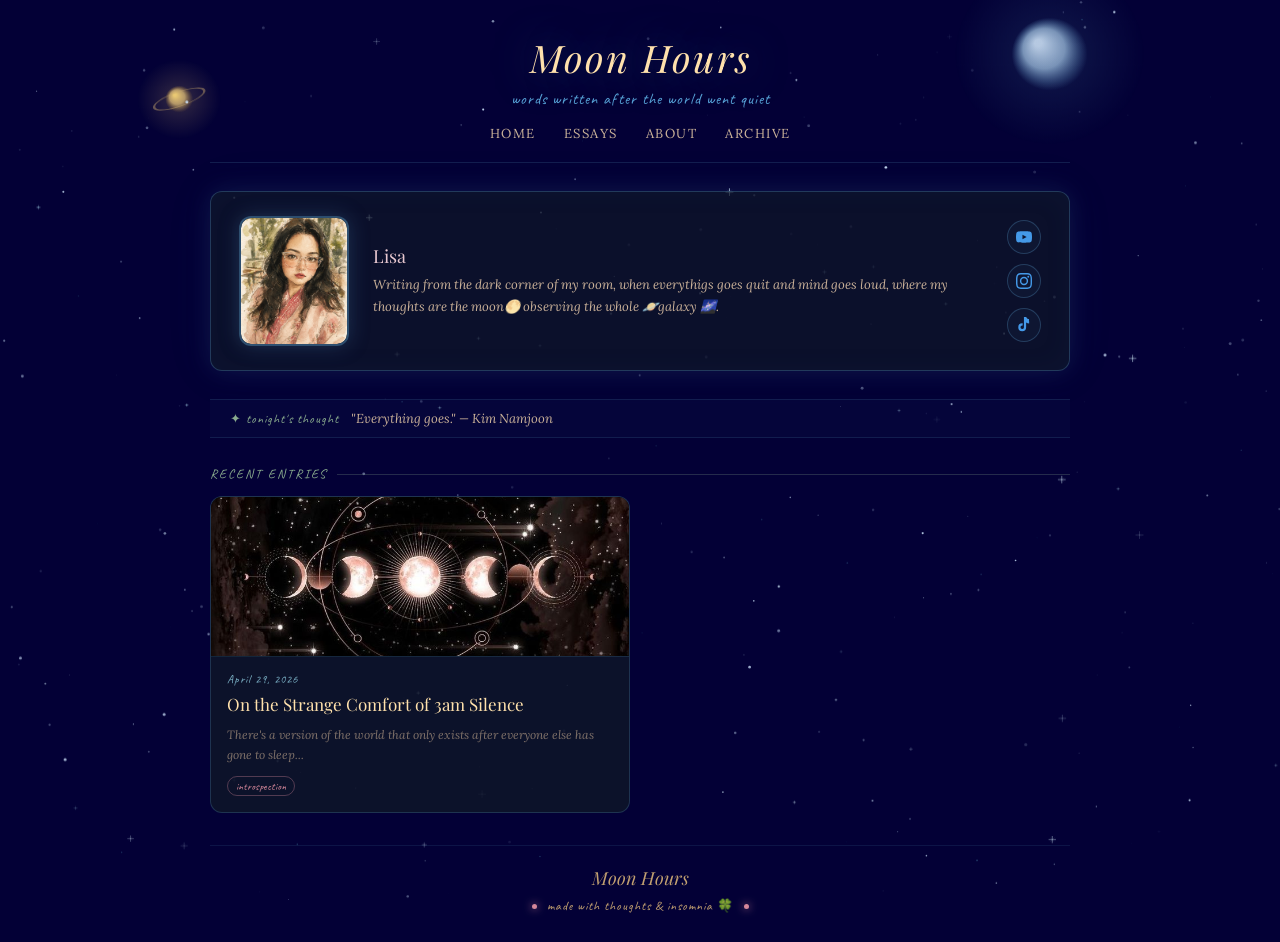
==== commit fee1ff1c: "update" ====
--- a/index.html
+++ b/index.html
@@ -6,6 +6,15 @@
     <meta name="viewport" content="width=device-width, initial-scale=1.0" />
     <title>Moon Hours</title>
     <link rel="stylesheet" href="style.css" />
+
+    <!-- Google tag (gtag.js) -->
+    <script async src="https://www.googletagmanager.com/gtag/js?id=G-15LWD2YT5F"></script>
+    <script>
+        window.dataLayer = window.dataLayer || [];
+        function gtag() { dataLayer.push(arguments); }
+        gtag('js', new Date());
+        gtag('config', 'G-15LWD2YT5F');
+    </script>
 </head>
 
 <body>
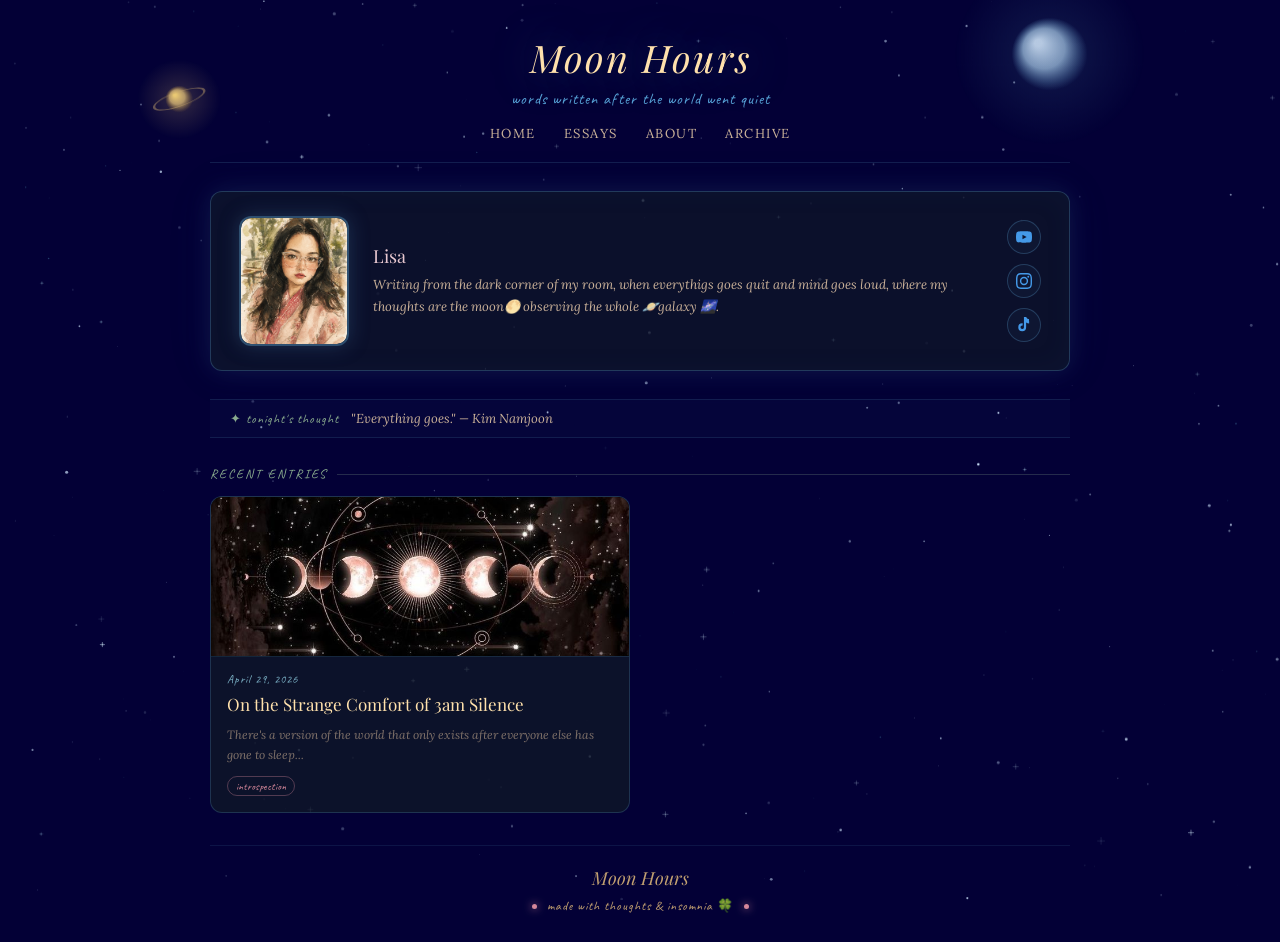
==== commit 83a666a9: "update" ====
--- a/index.html
+++ b/index.html
@@ -8,11 +8,13 @@
     <link rel="stylesheet" href="style.css" />
 
     <!-- Google tag (gtag.js) -->
+    <!-- Google tag (gtag.js) -->
     <script async src="https://www.googletagmanager.com/gtag/js?id=G-15LWD2YT5F"></script>
     <script>
         window.dataLayer = window.dataLayer || [];
         function gtag() { dataLayer.push(arguments); }
         gtag('js', new Date());
+
         gtag('config', 'G-15LWD2YT5F');
     </script>
 </head>
--- a/style.css
+++ b/style.css
@@ -395,7 +395,8 @@
     font-family: 'Lora', serif;
     font-size: 16px;
     line-height: 1.85;
-    color: #d4c8b8;
+    color: #d9d4cd;
+    text-align: justify;
 }
 
 .post-content p {
@@ -409,7 +410,7 @@
     float: left;
     line-height: 0.8;
     margin: 6px 10px 0 0;
-    color: #4499e8;
+    color: #db6582;
     text-shadow: 0 0 20px rgba(58, 100, 140, 0.5);
 }
 
@@ -422,11 +423,12 @@
 }
 
 .post-content blockquote {
-    border-left: 2px solid rgba(58, 100, 140, 0.6);
+    font-family: 'Playfair Display', serif;
+    border-left: 2px solid rgba(90, 165, 236, 0.984);
     padding: 8px 0 8px 20px;
     margin: 1.5em 0;
     font-style: italic;
-    color: #cab199;
+    color: #8aab8e;
     font-size: 15px;
 }
 
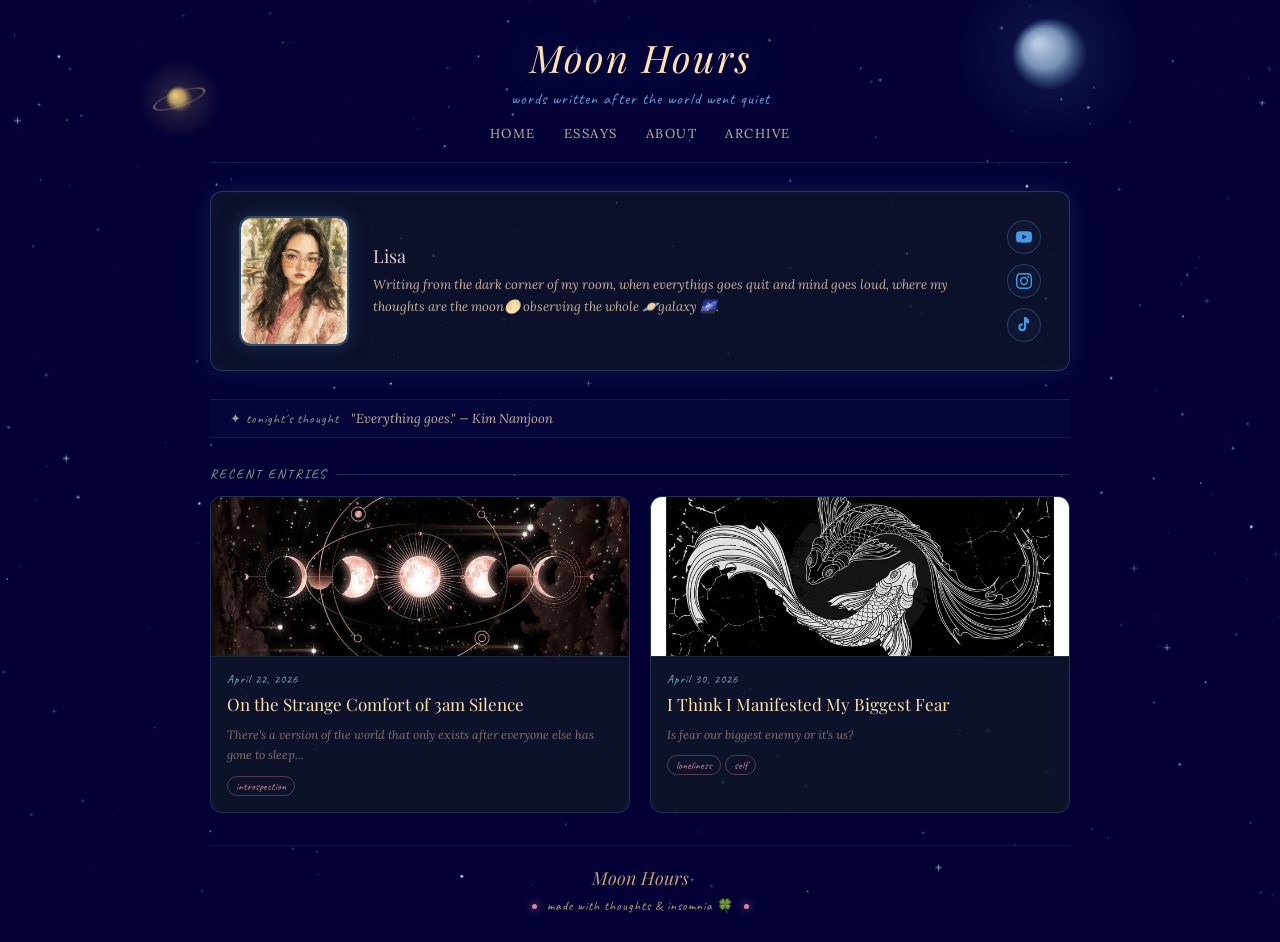
==== commit 217d8582: "2nd post" ====
--- a/index.html
+++ b/index.html
@@ -94,7 +94,7 @@
             <a class="post-card" href="posts/post-1.html">
                 <img class="post-thumb" src="assets/images/image1.jpeg" alt="post image" />
                 <div class="post-body">
-                    <div class="post-date">April 29, 2026</div>
+                    <div class="post-date">April 22, 2026</div>
                     <div class="post-title">On the Strange Comfort of 3am Silence</div>
                     <div class="post-excerpt">There's a version of the world that only exists after everyone else has
                         gone to sleep...</div>
@@ -102,7 +102,16 @@
                 </div>
             </a>
 
-
+            <a class="post-card" href="posts/post-2.html">
+                <img class="post-thumb" src="assets/images/image3.jpeg" alt="post image" />
+                <div class="post-body">
+                    <div class="post-date">April 30, 2026</div>
+                    <div class="post-title">I Think I Manifested My Biggest Fear</div>
+                    <div class="post-excerpt">Is fear our biggest enemy or it's us?</div>
+                    <span class="post-tag">loneliness</span>
+                    <span class="post-tag">self</span>
+                </div>
+            </a>
 
         </div>
 
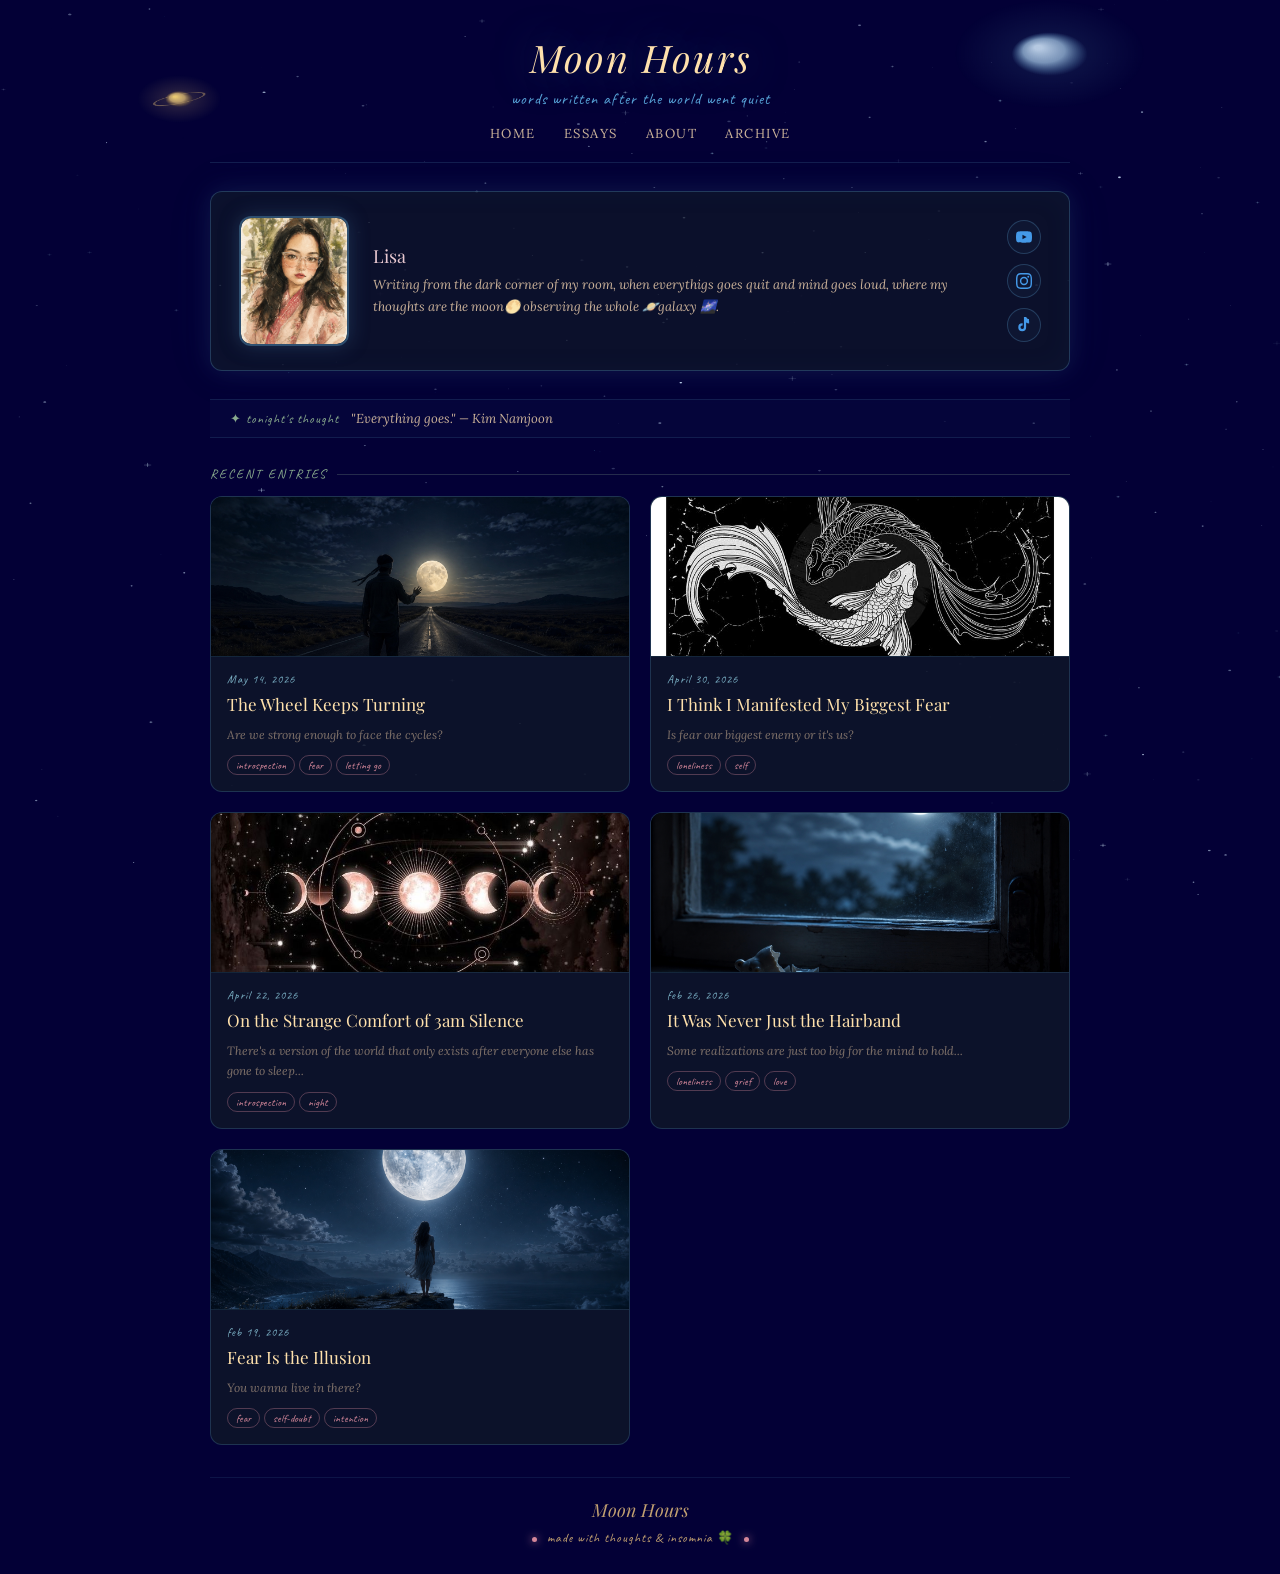
==== commit 34f14235: "update" ====
--- a/index.html
+++ b/index.html
@@ -91,18 +91,21 @@
         <div class="posts-grid">
 
             <!-- CARD- copy this whole block for every new post -->
-            <a class="post-card" href="posts/post-1.html">
-                <img class="post-thumb" src="assets/images/image1.jpeg" alt="post image" />
+
+
+            <a class="post-card" href="posts/post-5.html">
+                <img class="post-thumb" src="assets/images/post5-hero.jpg" alt="post image" />
                 <div class="post-body">
-                    <div class="post-date">April 22, 2026</div>
-                    <div class="post-title">On the Strange Comfort of 3am Silence</div>
-                    <div class="post-excerpt">There's a version of the world that only exists after everyone else has
-                        gone to sleep...</div>
+                    <div class="post-date">May 14, 2026</div>
+                    <div class="post-title">The Wheel Keeps Turning</div>
+                    <div class="post-excerpt">Are we strong enough to face the cycles?</div>
                     <span class="post-tag">introspection</span>
+                    <span class="post-tag">fear</span>
+                    <span class="post-tag">letting go</span>
                 </div>
             </a>
 
-            <a class="post-card" href="posts/post-2.html">
+            <a class="post-card" href="posts/post-4.html">
                 <img class="post-thumb" src="assets/images/image3.jpeg" alt="post image" />
                 <div class="post-body">
                     <div class="post-date">April 30, 2026</div>
@@ -112,6 +115,59 @@
                     <span class="post-tag">self</span>
                 </div>
             </a>
+
+            <a class="post-card" href="posts/post-3.html">
+                <img class="post-thumb" src="assets/images/image1.jpeg" alt="post image" />
+                <div class="post-body">
+                    <div class="post-date">April 22, 2026</div>
+                    <span class="dot"></span>
+                    <div class="post-title">On the Strange Comfort of 3am Silence</div>
+                    <div class="post-excerpt">There's a version of the world that only exists after everyone else has
+                        gone to sleep...</div>
+                    <span class="post-tag">introspection</span>
+                    <span class="dot"></span>
+                    <span class="post-tag">night</span>
+                </div>
+            </a>
+
+            <a class="post-card" href="posts/post-2.html">
+                <img class="post-thumb" src="assets/images/post2-hero.jpg" alt="post image" />
+                <div class="post-body">
+                    <div class="post-date">feb 26, 2026</div>
+                    <span class="dot"></span>
+                    <div class="post-title">It Was Never Just the Hairband</div>
+                    <div class="post-excerpt">Some realizations are just too big for the mind to hold...</div>
+                    <span class="post-tag">loneliness</span>
+                    <span class="dot"></span>
+                    <span class="post-tag">grief</span>
+                    <span class="dot"></span>
+                    <span class="post-tag">love</span>
+                </div>
+            </a>
+
+
+
+
+
+
+
+            <a class="post-card" href="posts/post-1.html">
+                <img class="post-thumb" src="assets/images/post1-hero.jpg" alt="post image" />
+                <div class="post-body">
+                    <div class="post-date">feb 19, 2026</div>
+                    <span class="dot"></span>
+                    <div class="post-title">Fear Is the Illusion</div>
+                    <div class="post-excerpt">You wanna live in there?</div>
+                    <span class="post-tag">fear</span>
+                    <span class="dot"></span>
+                    <span class="post-tag">self-doubt</span>
+                    <span class="dot"></span>
+                    <span class="post-tag">intention</span>
+                </div>
+            </a>
+
+
+
 
         </div>
 
